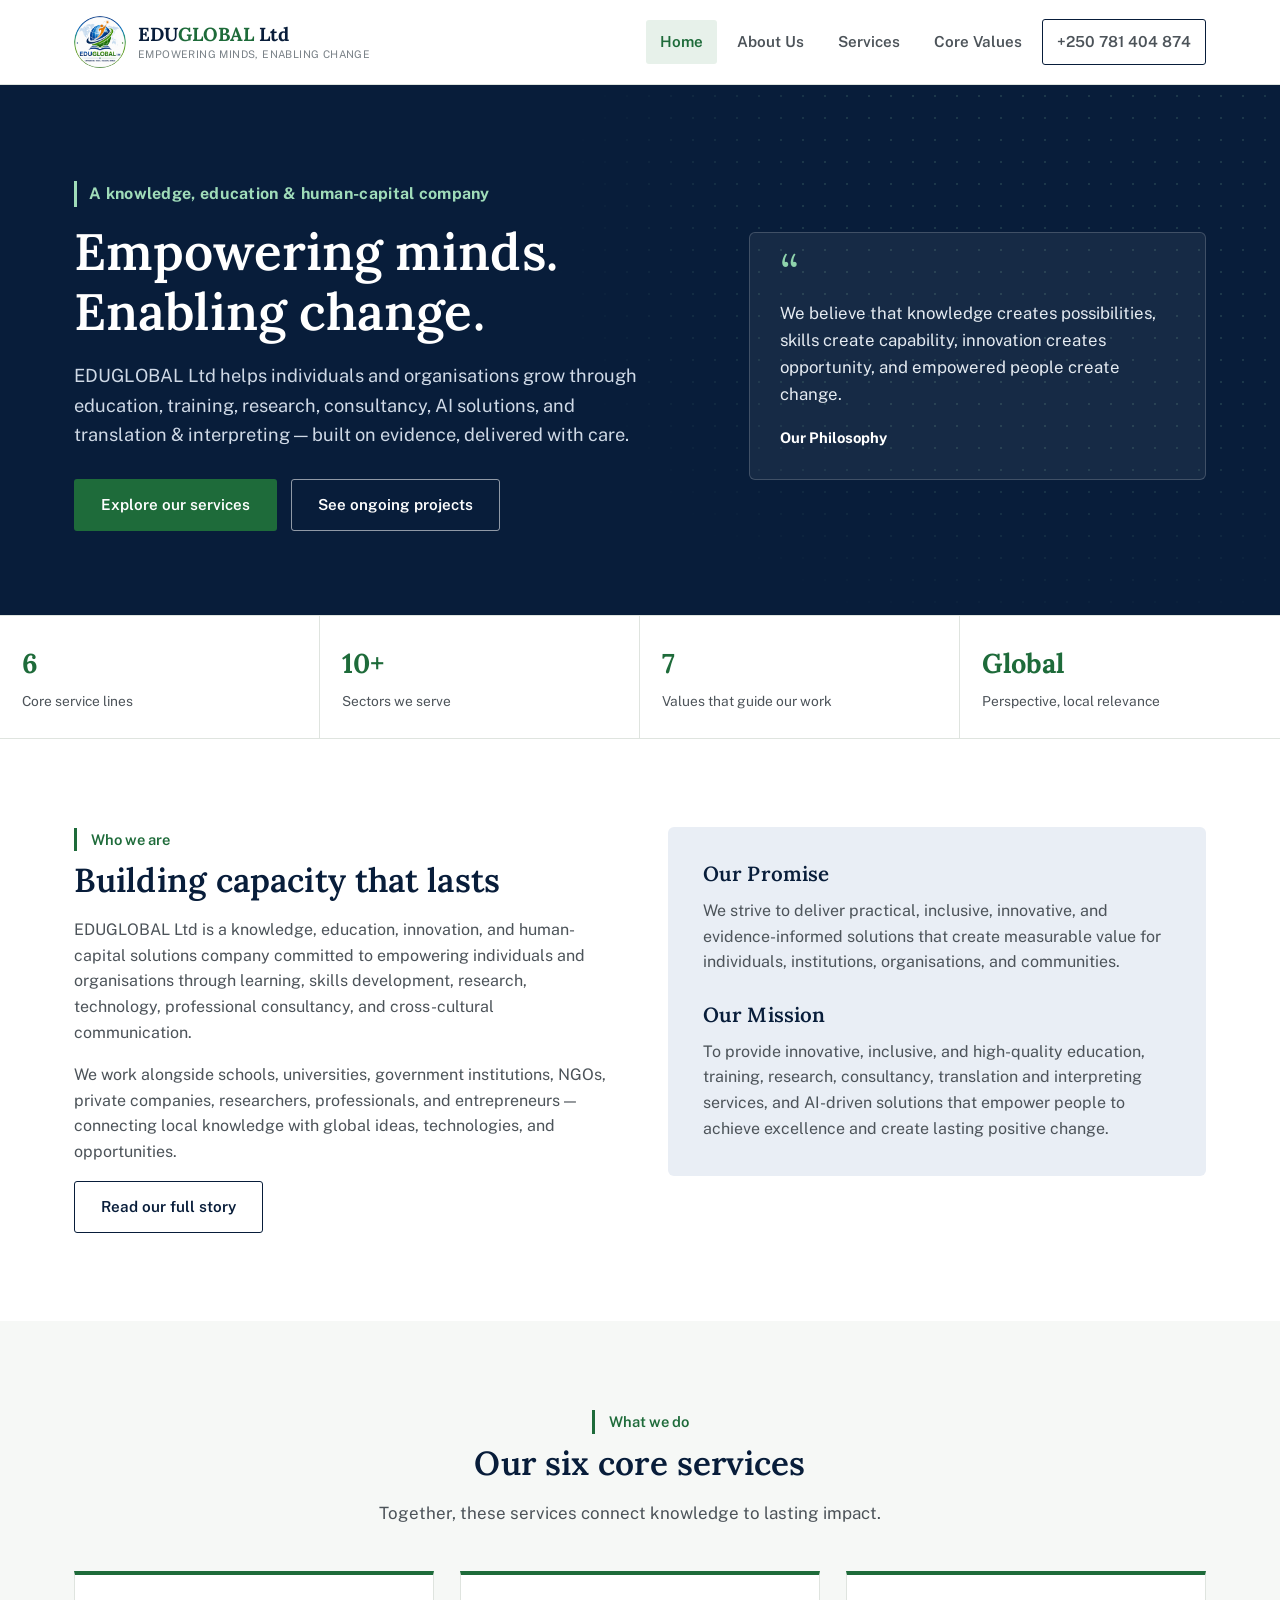
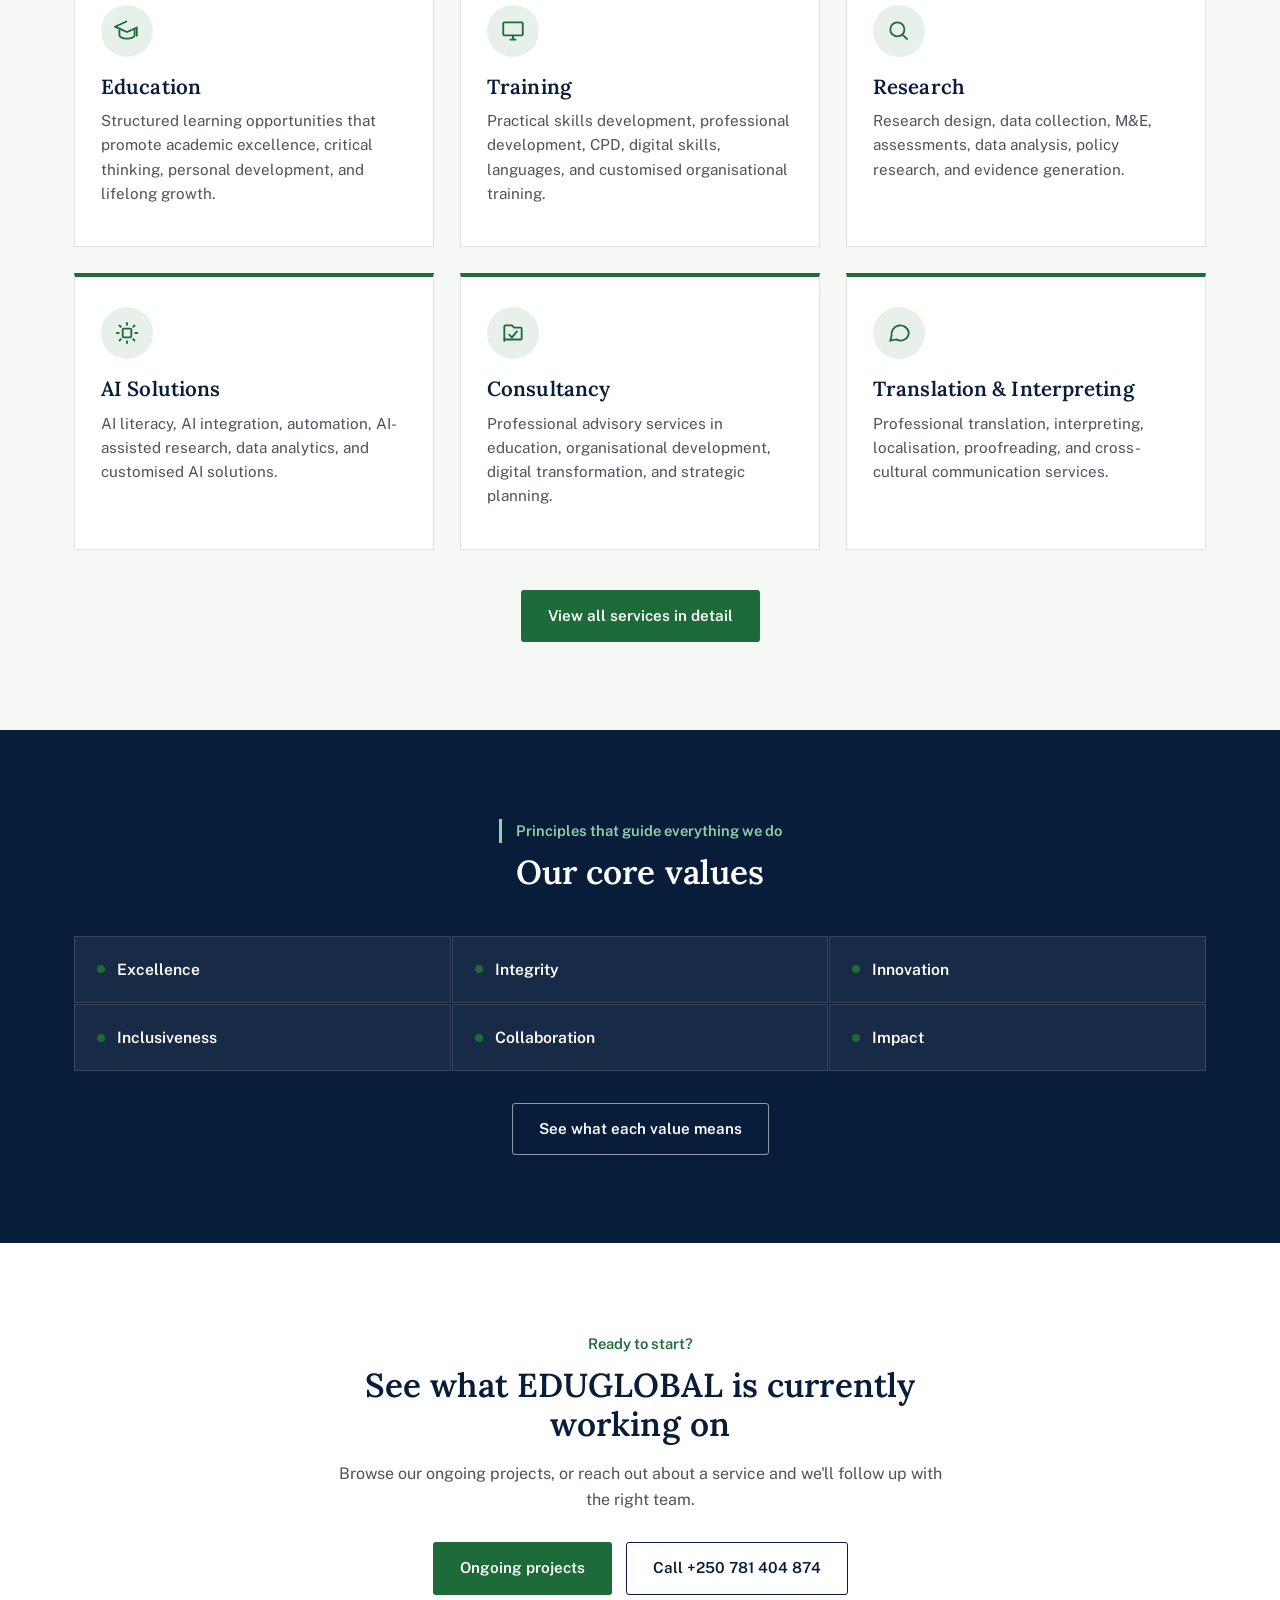
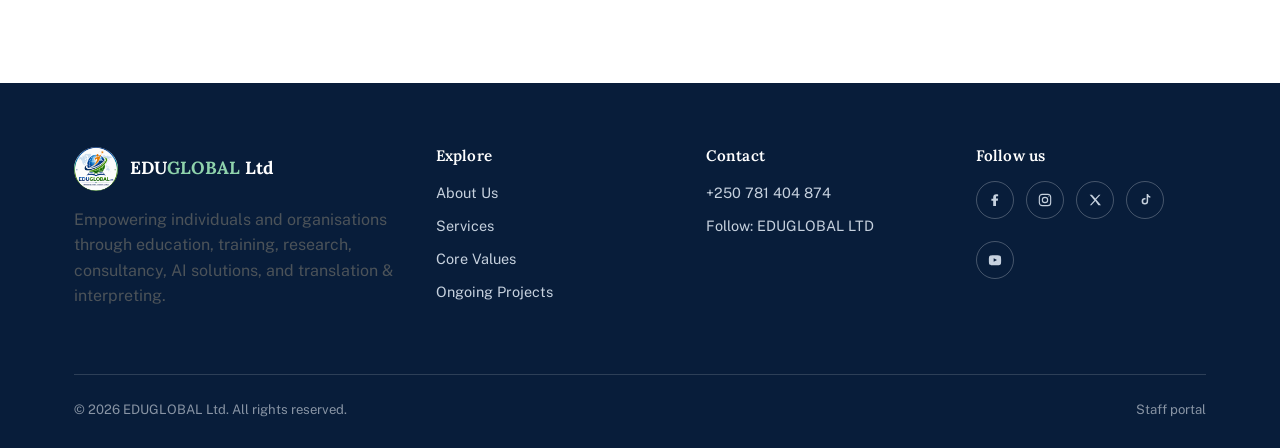
==== index.html @ 111abdd2 "Fist show" ====
<!DOCTYPE html>
<html lang="en">
<head>
<meta charset="UTF-8">
<meta name="viewport" content="width=device-width, initial-scale=1.0">
<title>EDUGLOBAL Ltd — Empowering Minds, Enabling Change</title>
<meta name="description" content="EDUGLOBAL Ltd is a knowledge, education, innovation, and human-capital solutions company delivering education, training, research, consultancy, AI solutions, and translation & interpreting services.">
<link rel="icon" href="assets/logo.jpg">
<link rel="preconnect" href="https://fonts.googleapis.com">
<link rel="preconnect" href="https://fonts.gstatic.com" crossorigin>
<link href="https://fonts.googleapis.com/css2?family=Lora:wght@500;600;700&family=Public+Sans:wght@400;500;600;700&display=swap" rel="stylesheet">
<link rel="stylesheet" href="assets/style.css">
</head>
<body>
<a class="skip-link" href="#main">Skip to content</a>

<header class="site-header">
  <div class="container header-row">
    <a class="brand" href="index.html">
      <img src="assets/logo.jpg" alt="EDUGLOBAL Ltd logo">
      <span class="brand-text">
        <span class="name">EDU<span>GLOBAL</span> Ltd</span>
        <span class="tag">EMPOWERING MINDS, ENABLING CHANGE</span>
      </span>
    </a>
    <nav class="main-nav" aria-label="Primary">
      <a href="index.html">Home</a>
      <a href="about.html">About Us</a>
      <a href="services.html">Services</a>
      <a href="values.html">Core Values</a>
      <!-- <a href="projects.html">Ongoing Projects</a> </nav> -->
    <div class="header-cta">
      <a class="btn btn-outline btn-sm" href="tel:+250781404874">+250 781 404 874</a>
    </div>
    <button class="nav-toggle" aria-label="Toggle menu" aria-expanded="false"><span></span></button>
  </div>
</header>

<main id="main">

  <section class="hero">
    <div class="hero-map" aria-hidden="true"></div>
    <div class="container hero-grid">
      <div>
        <div class="hero-eyebrow">A knowledge, education & human-capital company</div>
        <h1>Empowering minds.<br>Enabling change.</h1>
        <p class="lede">EDUGLOBAL Ltd helps individuals and organisations grow through education, training, research, consultancy, AI solutions, and translation &amp; interpreting — built on evidence, delivered with care.</p>
        <div class="hero-actions">
          <a class="btn btn-primary" href="services.html">Explore our services</a>
          <a class="btn btn-ghost-light" href="projects.html">See ongoing projects</a>
        </div>
      </div>
      <div class="hero-panel">
        <span class="quote-mark">&ldquo;</span>
        <p>We believe that knowledge creates possibilities, skills create capability, innovation creates opportunity, and empowered people create change.</p>
        <div class="who">Our Philosophy</div>
      </div>
    </div>
  </section>

  <div class="strip">
    <div class="strip-item"><div class="n">6</div><div class="l">Core service lines</div></div>
    <div class="strip-item"><div class="n">10+</div><div class="l">Sectors we serve</div></div>
    <div class="strip-item"><div class="n">7</div><div class="l">Values that guide our work</div></div>
    <div class="strip-item"><div class="n">Global</div><div class="l">Perspective, local relevance</div></div>
  </div>

  <section>
    <div class="container">
      <div class="two-col">
        <div>
          <div class="kicker">Who we are</div>
          <h2>Building capacity that lasts</h2>
          <p>EDUGLOBAL Ltd is a knowledge, education, innovation, and human-capital solutions company committed to empowering individuals and organisations through learning, skills development, research, technology, professional consultancy, and cross-cultural communication.</p>
          <p>We work alongside schools, universities, government institutions, NGOs, private companies, researchers, professionals, and entrepreneurs — connecting local knowledge with global ideas, technologies, and opportunities.</p>
          <a class="btn btn-outline" href="about.html">Read our full story</a>
        </div>
        <div class="card-plain navy">
          <h3>Our Promise</h3>
          <p>We strive to deliver practical, inclusive, innovative, and evidence-informed solutions that create measurable value for individuals, institutions, organisations, and communities.</p>
          <h3 style="margin-top:28px;">Our Mission</h3>
          <p style="margin-bottom:0;">To provide innovative, inclusive, and high-quality education, training, research, consultancy, translation and interpreting services, and AI-driven solutions that empower people to achieve excellence and create lasting positive change.</p>
        </div>
      </div>
    </div>
  </section>

  <section class="bg-paper">
    <div class="container">
      <div class="section-head center">
        <div class="kicker">What we do</div>
        <h2>Our six core services</h2>
        <p>Together, these services connect knowledge to lasting impact.</p>
      </div>
      <div class="services-grid">

        <div class="service-card">
          <div class="service-icon">
            <svg viewBox="0 0 24 24" fill="none" stroke="currentColor" stroke-width="1.7"><path d="M12 3 1 8l11 5 9-4.1V17"/><path d="M5 10.5V16c0 1.7 3.1 3 7 3s7-1.3 7-3v-5.5"/></svg>
          </div>
          <h3>Education</h3>
          <p>Structured learning opportunities that promote academic excellence, critical thinking, personal development, and lifelong growth.</p>
        </div>

        <div class="service-card">
          <div class="service-icon">
            <svg viewBox="0 0 24 24" fill="none" stroke="currentColor" stroke-width="1.7"><rect x="3" y="4" width="18" height="12" rx="1"/><path d="M9 20h6M12 16v4"/></svg>
          </div>
          <h3>Training</h3>
          <p>Practical skills development, professional development, CPD, digital skills, languages, and customised organisational training.</p>
        </div>

        <div class="service-card">
          <div class="service-icon">
            <svg viewBox="0 0 24 24" fill="none" stroke="currentColor" stroke-width="1.7"><circle cx="10.5" cy="10.5" r="6.5"/><path d="M20 20l-4.5-4.5"/></svg>
          </div>
          <h3>Research</h3>
          <p>Research design, data collection, M&amp;E, assessments, data analysis, policy research, and evidence generation.</p>
        </div>

        <div class="service-card">
          <div class="service-icon">
            <svg viewBox="0 0 24 24" fill="none" stroke="currentColor" stroke-width="1.7"><rect x="8" y="8" width="8" height="8" rx="1"/><path d="M12 2v3M12 19v3M2 12h3M19 12h3M4.6 4.6l2.1 2.1M17.3 17.3l2.1 2.1M4.6 19.4l2.1-2.1M17.3 6.7l2.1-2.1"/></svg>
          </div>
          <h3>AI Solutions</h3>
          <p>AI literacy, AI integration, automation, AI-assisted research, data analytics, and customised AI solutions.</p>
        </div>

        <div class="service-card">
          <div class="service-icon">
            <svg viewBox="0 0 24 24" fill="none" stroke="currentColor" stroke-width="1.7"><path d="M8 13l3 3 5-6"/><path d="M4 20V6a1 1 0 0 1 1-1h6l2 2h6a1 1 0 0 1 1 1v9a1 1 0 0 1-1 1H5a1 1 0 0 1-1-1z"/></svg>
          </div>
          <h3>Consultancy</h3>
          <p>Professional advisory services in education, organisational development, digital transformation, and strategic planning.</p>
        </div>

        <div class="service-card">
          <div class="service-icon">
            <svg viewBox="0 0 24 24" fill="none" stroke="currentColor" stroke-width="1.7"><path d="M21 11.5a7.5 7.5 0 0 1-11.4 6.4L4 19l1.2-4.5A7.5 7.5 0 1 1 21 11.5z"/></svg>
          </div>
          <h3>Translation &amp; Interpreting</h3>
          <p>Professional translation, interpreting, localisation, proofreading, and cross-cultural communication services.</p>
        </div>

      </div>
      <div class="center" style="margin-top:40px;">
        <a class="btn btn-primary" href="services.html">View all services in detail</a>
      </div>
    </div>
  </section>

  <section class="bg-navy">
    <div class="container">
      <div class="section-head center">
        <div class="kicker">Principles that guide everything we do</div>
        <h2>Our core values</h2>
      </div>
      <div class="serve-grid" style="background:transparent; border:none;">
        <div class="serve-item" style="background:rgba(255,255,255,0.06); color:#fff; border:1px solid rgba(255,255,255,0.14);"><span class="dot"></span>Excellence</div>
        <div class="serve-item" style="background:rgba(255,255,255,0.06); color:#fff; border:1px solid rgba(255,255,255,0.14);"><span class="dot"></span>Integrity</div>
        <div class="serve-item" style="background:rgba(255,255,255,0.06); color:#fff; border:1px solid rgba(255,255,255,0.14);"><span class="dot"></span>Innovation</div>
        <div class="serve-item" style="background:rgba(255,255,255,0.06); color:#fff; border:1px solid rgba(255,255,255,0.14);"><span class="dot"></span>Inclusiveness</div>
        <div class="serve-item" style="background:rgba(255,255,255,0.06); color:#fff; border:1px solid rgba(255,255,255,0.14);"><span class="dot"></span>Collaboration</div>
        <div class="serve-item" style="background:rgba(255,255,255,0.06); color:#fff; border:1px solid rgba(255,255,255,0.14);"><span class="dot"></span>Impact</div>
      </div>
      <div class="center" style="margin-top:32px;">
        <a class="btn btn-ghost-light" href="values.html">See what each value means</a>
      </div>
    </div>
  </section>

  <section>
    <div class="container center" style="max-width:720px;">
      <div class="kicker" style="border:none; padding:0;">Ready to start?</div>
      <h2>See what EDUGLOBAL is currently working on</h2>
      <p style="margin:0 auto 26px;">Browse our ongoing projects, or reach out about a service and we'll follow up with the right team.</p>
      <div class="hero-actions" style="justify-content:center;">
        <a class="btn btn-primary" href="projects.html">Ongoing projects</a>
        <a class="btn btn-outline" href="tel:+250781404874">Call +250 781 404 874</a>
      </div>
    </div>
  </section>

</main>

<footer class="site-footer" id="contact">
  <div class="container">
    <div class="footer-grid">
      <div>
        <div class="footer-brand">
          <img src="assets/logo.jpg" alt="EDUGLOBAL Ltd logo">
          <span class="name">EDU<span>GLOBAL</span> Ltd</span>
        </div>
        <p>Empowering individuals and organisations through education, training, research, consultancy, AI solutions, and translation &amp; interpreting.</p>
      </div>
      <div class="footer-col">
        <h4>Explore</h4>
        <a href="about.html">About Us</a>
        <a href="services.html">Services</a>
        <a href="values.html">Core Values</a>
        <a href="projects.html">Ongoing Projects</a>
      </div>
      <div class="footer-col">
        <h4>Contact</h4>
        <a href="tel:+250781404874">+250 781 404 874</a>
        <p>Follow: EDUGLOBAL LTD</p>
      </div>
      <div class="footer-col">
        <h4>Follow us</h4>
        <div class="footer-social">
          <a href="#" aria-label="Facebook"><svg viewBox="0 0 24 24" fill="currentColor"><path d="M13.5 21v-8h2.7l.4-3.1h-3.1V8c0-.9.2-1.5 1.6-1.5h1.6V3.7C15.9 3.6 14.9 3.5 13.7 3.5c-2.6 0-4.4 1.6-4.4 4.5v2H6.6V13h2.7v8h4.2z"/></svg></a>
          <a href="#" aria-label="Instagram"><svg viewBox="0 0 24 24" fill="none" stroke="currentColor" stroke-width="1.7"><rect x="3.5" y="3.5" width="17" height="17" rx="4.5"/><circle cx="12" cy="12" r="4"/><circle cx="17.2" cy="6.8" r="0.6" fill="currentColor" stroke="none"/></svg></a>
          <a href="#" aria-label="X"><svg viewBox="0 0 24 24" fill="currentColor"><path d="M4 4l7 8.4L4.3 20h2.3l5.9-6.4 4.6 6.4H21l-7.3-8.9L20.2 4h-2.3l-5.4 5.9L7.4 4H4z"/></svg></a>
          <a href="#" aria-label="TikTok"><svg viewBox="0 0 24 24" fill="currentColor"><path d="M14.5 3h2.2c.2 1.7 1.3 3 3.3 3.2v2.3c-1.2 0-2.4-.4-3.3-1v6.4a4.9 4.9 0 1 1-4.9-4.9c.3 0 .6 0 .9.1v2.3a2.6 2.6 0 1 0 1.8 2.5V3z"/></svg></a>
          <a href="#" aria-label="YouTube"><svg viewBox="0 0 24 24" fill="currentColor"><path d="M21 8.2s-.2-1.5-.8-2.1c-.8-.8-1.7-.8-2.1-.9C15.3 5 12 5 12 5s-3.3 0-6.1.2c-.4 0-1.3.1-2.1.9C3.2 6.7 3 8.2 3 8.2S2.8 10 2.8 11.8v1.4C2.8 15 3 16.8 3 16.8s.2 1.5.8 2.1c.8.8 1.9.8 2.3.9C7.7 20 12 20 12 20s3.3 0 6.1-.2c.4 0 1.3-.1 2.1-.9.6-.6.8-2.1.8-2.1s.2-1.8.2-3.6v-1.4c0-1.8-.2-3.6-.2-3.6zM10 14.6V9.4l5 2.6-5 2.6z"/></svg></a>
        </div>
      </div>
    </div>
    <div class="footer-bottom">
      <span>&copy; <span id="year"></span> EDUGLOBAL Ltd. All rights reserved.</span>
      <a class="footer-admin-link" href="admin.html">Staff portal</a>
    </div>
  </div>
</footer>

<script src="assets/main.js"></script>
</body>
</html>
---- assets/style.css ----
/* ==========================================================================
   EDUGLOBAL LTD — stylesheet
   Palette derived from brand mark: white / forest green / deep navy / ink
   Type: Lora (headings) + Public Sans (body, UI)
   ========================================================================== */

:root{
  --white:      #ffffff;
  --paper:      #f6f8f6;
  --paper-2:    #eef2ee;

  --green:      #1e6b3a;
  --green-deep: #12492a;
  --green-mist: #e7f1ea;

  --navy:       #0b2a52;
  --navy-deep:  #081d3a;
  --navy-mist:  #e9eef5;

  --ink:        #15181b;
  --ink-soft:   #4c5359;
  --ink-faint:  #7a8288;

  --line:       #dfe4df;
  --line-soft:  #eceeec;

  --radius-sm: 3px;
  --radius-md: 6px;

  --shadow-green: 0 14px 30px -18px rgba(18,73,42,0.45);
  --shadow-navy:  0 14px 30px -18px rgba(8,29,58,0.45);

  --maxw: 1180px;

  --font-head: "Lora", "Georgia", serif;
  --font-body: "Public Sans", "Segoe UI", Arial, sans-serif;
}

*, *::before, *::after{ box-sizing: border-box; }
html{ scroll-behavior: smooth; }
html, body{ margin:0; padding:0; }

body{
  font-family: var(--font-body);
  color: var(--ink);
  background: var(--white);
  line-height: 1.6;
  font-size: 16px;
  -webkit-font-smoothing: antialiased;
}

img{ max-width:100%; display:block; }

a{ color: inherit; text-decoration: none; }

h1, h2, h3, h4{
  font-family: var(--font-head);
  color: var(--navy-deep);
  line-height: 1.18;
  margin: 0 0 0.5em;
  font-weight: 600;
  letter-spacing: 0.1px;
}

h1{ font-size: clamp(2.1rem, 4vw, 3.35rem); }
h2{ font-size: clamp(1.6rem, 2.6vw, 2.3rem); }
h3{ font-size: 1.28rem; }
h4{ font-size: 1.05rem; }

p{ margin: 0 0 1.05em; color: var(--ink-soft); max-width: 62ch; }

.container{
  max-width: var(--maxw);
  margin: 0 auto;
  padding: 0 24px;
}

section{ padding: 88px 0; }
section.tight{ padding: 56px 0; }

.section-head{ max-width: 640px; margin-bottom: 44px; }
.section-head p{ font-size: 1.06rem; }
.section-head.center{ margin-left:auto; margin-right:auto; text-align:center; }

.kicker{
  display:inline-block;
  color: var(--green);
  font-weight: 600;
  font-size: 0.92rem;
  margin-bottom: 10px;
  position: relative;
  padding-left: 14px;
  border-left: 3px solid var(--green);
}

.bg-paper{ background: var(--paper); }
.bg-navy{ background: var(--navy-deep); color: #f2f5f9; }
.bg-navy h2, .bg-navy h3, .bg-navy h4{ color: #ffffff; }
.bg-navy p{ color: #c6d1de; }
.bg-navy .kicker{ color: #8fd3ac; border-left-color: #8fd3ac; }

/* ---------------------------------------------------------------------- */
/* Buttons                                                                 */
/* ---------------------------------------------------------------------- */
.btn{
  display:inline-flex;
  align-items:center;
  gap:8px;
  font-family: var(--font-body);
  font-weight: 600;
  font-size: 0.95rem;
  padding: 13px 26px;
  border-radius: var(--radius-sm);
  border: 1.5px solid transparent;
  cursor:pointer;
  transition: background-color .15s ease, color .15s ease, border-color .15s ease, transform .12s ease;
}
.btn:active{ transform: translateY(1px); }

.btn-primary{ background: var(--green); color:#fff; }
.btn-primary:hover{ background: var(--green-deep); }

.btn-outline{ background: transparent; color: var(--navy-deep); border-color: var(--navy-deep); }
.btn-outline:hover{ background: var(--navy-deep); color:#fff; }

.btn-ghost-light{ background: transparent; color:#fff; border-color: rgba(255,255,255,0.55); }
.btn-ghost-light:hover{ background:#fff; color: var(--navy-deep); }

.btn-sm{ padding: 9px 16px; font-size: 0.85rem; }

.btn-interested{
  background: var(--navy-deep);
  color:#fff;
  padding: 10px 18px;
  font-size: 0.85rem;
}
.btn-interested:hover{ background: var(--green); }

/* ---------------------------------------------------------------------- */
/* Header / Nav                                                            */
/* ---------------------------------------------------------------------- */
.site-header{
  position: sticky; top:0; z-index: 50;
  background: rgba(255,255,255,0.92);
  backdrop-filter: blur(8px);
  border-bottom: 1px solid var(--line);
}
.header-row{
  display:flex; align-items:center; justify-content:space-between;
  height: 84px;
}
.brand{ display:flex; align-items:center; gap:12px; }
.brand img{ height:52px; width:52px; border-radius: 50%; object-fit:cover; }
.brand-text{ display:flex; flex-direction:column; line-height:1.15; }
.brand-text .name{ font-family: var(--font-head); font-weight:700; font-size:1.18rem; color: var(--navy-deep); }
.brand-text .name span{ color: var(--green); }
.brand-text .tag{ font-size:0.66rem; letter-spacing:0.4px; color: var(--ink-faint); margin-top:2px; }

.main-nav{ display:flex; align-items:center; gap: 6px; }
.main-nav a{
  padding: 10px 14px;
  font-size: 0.95rem;
  font-weight: 600;
  color: var(--ink-soft);
  border-radius: var(--radius-sm);
  transition: color .15s ease, background-color .15s ease;
}
.main-nav a:hover{ color: var(--navy-deep); }
.main-nav a.active{ color: var(--green); background: var(--green-mist); }

.header-cta{ display:flex; align-items:center; gap:10px; }

.nav-toggle{
  display:none;
  background:none; border:none; cursor:pointer;
  width:40px; height:40px; position:relative;
}
.nav-toggle span, .nav-toggle span::before, .nav-toggle span::after{
  content:""; position:absolute; left:8px; right:8px; height:2px; background: var(--navy-deep);
  transition: transform .2s ease, opacity .2s ease;
}
.nav-toggle span{ top:19px; }
.nav-toggle span::before{ top:-7px; }
.nav-toggle span::after{ top:7px; }
.nav-toggle.open span{ background: transparent; }
.nav-toggle.open span::before{ transform: translateY(7px) rotate(45deg); }
.nav-toggle.open span::after{ transform: translateY(-7px) rotate(-45deg); }

/* ---------------------------------------------------------------------- */
/* Hero                                                                    */
/* ---------------------------------------------------------------------- */
.hero{
  position:relative;
  overflow:hidden;
  background: var(--navy-deep);
  color:#fff;
  padding: 96px 0 84px;
}
.hero-map{
  position:absolute; inset:0;
  opacity:0.16;
  background-image: radial-gradient(rgba(143,211,169,0.9) 1.4px, transparent 1.4px);
  background-size: 22px 22px;
  -webkit-mask-image: radial-gradient(ellipse 640px 520px at 82% 30%, #000 40%, transparent 78%);
  mask-image: radial-gradient(ellipse 640px 520px at 82% 30%, #000 40%, transparent 78%);
  pointer-events:none;
}
.hero-grid{
  position:relative; z-index:1;
  display:grid;
  grid-template-columns: 1.15fr 0.85fr;
  gap: 56px;
  align-items:center;
}
.hero-eyebrow{
  color:#9fdcb9; font-weight:700; letter-spacing:0.3px; margin-bottom:14px;
  border-left: 3px solid #9fdcb9; padding-left:12px;
}
.hero h1{ color:#fff; margin-bottom:20px; }
.hero p.lede{ color:#cfd9e6; font-size:1.14rem; max-width:52ch; }
.hero-actions{ display:flex; gap:14px; margin-top:30px; flex-wrap:wrap; }

.hero-panel{
  background: rgba(255,255,255,0.06);
  border: 1px solid rgba(255,255,255,0.18);
  border-radius: var(--radius-md);
  padding: 30px;
}
.hero-panel .quote-mark{ font-family: var(--font-head); font-size:3rem; color:#8fd3ac; line-height:0.4; margin-bottom: 18px; display:block; }
.hero-panel p{ color:#e4eaf1; font-size:1.05rem; margin-bottom:0; }
.hero-panel .who{ margin-top:18px; font-weight:700; color:#fff; font-size:0.92rem; }

/* ---------------------------------------------------------------------- */
/* Stat / figure strip                                                     */
/* ---------------------------------------------------------------------- */
.strip{
  display:grid; grid-template-columns: repeat(4,1fr);
  border-top:1px solid var(--line); border-bottom:1px solid var(--line);
}
.strip-item{ padding: 26px 22px; border-right:1px solid var(--line); }
.strip-item:last-child{ border-right:none; }
.strip-item .n{ font-family: var(--font-head); font-size:1.7rem; color: var(--green); font-weight:700; }
.strip-item .l{ font-size:0.86rem; color: var(--ink-soft); margin-top:4px; }

/* ---------------------------------------------------------------------- */
/* Two column blocks                                                       */
/* ---------------------------------------------------------------------- */
.two-col{ display:grid; grid-template-columns: 1fr 1fr; gap:56px; align-items:start; }
.card-plain{
  background: var(--white);
  border: 1px solid var(--line);
  border-radius: var(--radius-md);
  padding: 34px;
}
.card-plain.navy{ background: var(--navy-mist); border-color: transparent; }
.card-plain.green{ background: var(--green-mist); border-color: transparent; }
.card-plain h3{ margin-bottom:12px; }

/* ---------------------------------------------------------------------- */
/* Approach chain (sequence — numbering justified: it is a process flow)   */
/* ---------------------------------------------------------------------- */
.chain{ display:flex; gap:0; align-items:stretch; flex-wrap:wrap; }
.chain-step{
  flex:1 1 150px;
  position:relative;
  padding: 26px 20px 24px;
  border-top: 3px solid var(--green);
  background: var(--paper);
}
.chain-step + .chain-step{ border-left: 1px solid var(--line); }
.chain-step .num{ font-family: var(--font-head); color: var(--green); font-weight:700; font-size:1.1rem; }
.chain-step h4{ margin: 10px 0 6px; font-size:1.02rem; }
.chain-step p{ font-size:0.9rem; margin:0; }
.chain-formula{
  margin-top: 30px; text-align:center; font-family: var(--font-head);
  font-size: 1.05rem; color: var(--navy-deep); font-style:italic;
}

/* ---------------------------------------------------------------------- */
/* Who we serve                                                            */
/* ---------------------------------------------------------------------- */
.serve-grid{ display:grid; grid-template-columns: repeat(3, 1fr); gap: 1px; background: var(--line); border:1px solid var(--line); }
.serve-item{ background:#fff; padding: 20px 22px; font-weight:600; color: var(--navy-deep); display:flex; align-items:center; gap:12px; font-size:0.98rem; }
.serve-item .dot{ width:8px; height:8px; border-radius:50%; background: var(--green); flex:none; }

/* ---------------------------------------------------------------------- */
/* Services grid (index preview + full services page)                     */
/* ---------------------------------------------------------------------- */
.services-grid{ display:grid; grid-template-columns: repeat(3, 1fr); gap: 26px; }
.service-card{
  background:#fff;
  border: 1px solid var(--line);
  border-top: 4px solid var(--green);
  padding: 30px 26px 24px;
  display:flex; flex-direction:column;
  min-height: 100%;
  transition: box-shadow .18s ease, border-color .18s ease;
}
.service-card:hover{ box-shadow: var(--shadow-green); }
.service-icon{
  width:52px; height:52px; border-radius:50%;
  background: var(--green-mist);
  display:flex; align-items:center; justify-content:center;
  margin-bottom:18px;
  color: var(--green);
}
.service-icon svg{ width:26px; height:26px; }
.service-card h3{ margin-bottom:10px; }
.service-card p{ font-size:0.95rem; flex:1; }
.service-foot{ display:flex; justify-content:flex-end; margin-top:22px; }

/* ---------------------------------------------------------------------- */
/* Values                                                                  */
/* ---------------------------------------------------------------------- */
.values-list{ display:grid; grid-template-columns: repeat(2, 1fr); gap: 1px; background: var(--line); border:1px solid var(--line); }
.value-item{ background:#fff; padding: 28px 30px; display:flex; gap:20px; }
.value-badge{
  flex:none; width:46px; height:46px; border-radius:50%;
  border:2px solid var(--green);
  color: var(--green);
  display:flex; align-items:center; justify-content:center;
  font-family: var(--font-head); font-weight:700; font-size:1.1rem;
}
.value-item h4{ margin-bottom:6px; }
.value-item p{ font-size:0.93rem; margin:0; }

/* ---------------------------------------------------------------------- */
/* Projects                                                                */
/* ---------------------------------------------------------------------- */
.projects-toolbar{ display:flex; justify-content:space-between; align-items:flex-end; margin-bottom:34px; flex-wrap:wrap; gap:16px; }
.projects-grid{ display:grid; grid-template-columns: repeat(3, 1fr); gap: 24px; }
.project-card{
  background:#fff; border:1px solid var(--line); border-radius: var(--radius-md);
  padding:26px; display:flex; flex-direction:column;
}
.project-card .tag{
  align-self:flex-start; font-size:0.74rem; font-weight:700; letter-spacing:0.2px;
  color: var(--navy-deep); background: var(--navy-mist); padding:4px 10px; border-radius: 20px; margin-bottom:14px;
}
.project-card h3{ font-size:1.14rem; margin-bottom:8px; }
.project-card .headline{ color: var(--green); font-weight:600; font-size:0.92rem; margin-bottom:10px; }
.project-card p.desc{ font-size:0.93rem; flex:1; }
.project-card .meta{ font-size:0.78rem; color: var(--ink-faint); margin-top:12px; border-top:1px solid var(--line-soft); padding-top:12px; }

.empty-state{
  text-align:center; padding: 70px 24px; border:1.5px dashed var(--line); border-radius: var(--radius-md);
  background: var(--paper);
}
.empty-state h3{ margin-bottom:8px; }

/* ---------------------------------------------------------------------- */
/* Admin                                                                   */
/* ---------------------------------------------------------------------- */
.admin-shell{ max-width: 620px; margin: 0 auto; }
.admin-lock{ text-align:center; padding: 60px 30px; }
.admin-lock .lockicon{ width:54px; height:54px; margin:0 auto 20px; color: var(--navy-deep); }
.field{ margin-bottom:20px; text-align:left; }
.field label{ display:block; font-weight:600; font-size:0.9rem; margin-bottom:7px; color: var(--navy-deep); }
.field input, .field textarea{
  width:100%; padding: 12px 14px; border:1.5px solid var(--line); border-radius: var(--radius-sm);
  font-family: var(--font-body); font-size:0.98rem; color: var(--ink);
  background:#fff;
}
.field input:focus, .field textarea:focus{ outline: none; border-color: var(--green); }
.field textarea{ resize: vertical; min-height:110px; }
.form-error{ color:#a3272c; font-size:0.88rem; margin-top:-8px; margin-bottom:16px; display:none; }
.form-error.show{ display:block; }
.form-success{ background: var(--green-mist); border:1px solid var(--green); color: var(--green-deep); padding:14px 16px; border-radius: var(--radius-sm); font-size:0.9rem; margin-bottom:20px; display:none; }
.form-success.show{ display:block; }

.admin-list-item{
  display:flex; justify-content:space-between; align-items:flex-start; gap:16px;
  padding: 16px 0; border-bottom:1px solid var(--line-soft);
}
.admin-list-item:last-child{ border-bottom:none; }
.admin-list-item h4{ margin-bottom:4px; }
.admin-list-item p{ font-size:0.86rem; margin:0; }
.link-danger{ color:#a3272c; font-size:0.85rem; font-weight:600; cursor:pointer; background:none; border:none; padding:6px; flex:none; }
.link-danger:hover{ text-decoration:underline; }
.note-box{
  border-left:3px solid var(--navy-deep); background: var(--navy-mist); padding:16px 18px; font-size:0.86rem; color: var(--navy-deep); margin-top: 26px; border-radius: 0 var(--radius-sm) var(--radius-sm) 0;
}

/* ---------------------------------------------------------------------- */
/* Footer                                                                  */
/* ---------------------------------------------------------------------- */
.site-footer{ background: var(--navy-deep); color:#c6d1de; padding: 64px 0 28px; }
.footer-grid{ display:grid; grid-template-columns: 1.4fr 1fr 1fr 1fr; gap:40px; margin-bottom:48px; }
.footer-brand{ display:flex; align-items:center; gap:12px; margin-bottom:16px; }
.footer-brand img{ height:44px; width:44px; border-radius:50%; }
.footer-brand .name{ font-family: var(--font-head); font-size:1.1rem; color:#fff; font-weight:700; }
.footer-brand .name span{ color:#8fd3ac; }
.footer-col h4{ color:#fff; font-size:0.95rem; margin-bottom:16px; }
.footer-col a, .footer-col p{ display:block; color:#c6d1de; font-size:0.9rem; margin-bottom:10px; }
.footer-col a:hover{ color:#8fd3ac; }
.footer-social{ display:flex; gap:12px; flex-wrap:wrap; margin-top:6px; }
.footer-social a{
  width:38px; height:38px; border:1px solid rgba(255,255,255,0.25); border-radius:50%;
  display:flex; align-items:center; justify-content:center;
}
.footer-social a svg{ width:16px; height:16px; }
.footer-social a:hover{ background:#8fd3ac; border-color:#8fd3ac; color: var(--navy-deep); }
.footer-bottom{ border-top:1px solid rgba(255,255,255,0.15); padding-top:24px; display:flex; justify-content:space-between; flex-wrap:wrap; gap:10px; font-size:0.82rem; color:#8894a4; }
.footer-admin-link{ color:#8894a4; }
.footer-admin-link:hover{ color:#8fd3ac; }

/* ---------------------------------------------------------------------- */
/* Utility                                                                 */
/* ---------------------------------------------------------------------- */
.center{ text-align:center; }
.mt-0{ margin-top:0; }
.skip-link{
  position:absolute; left:-9999px; top:auto;
  background:#fff; color:var(--navy-deep); padding:10px 16px; z-index:100;
}
.skip-link:focus{ left:16px; top:16px; }

@media (prefers-reduced-motion: reduce){
  *{ animation:none !important; transition:none !important; scroll-behavior:auto !important; }
}

/* ---------------------------------------------------------------------- */
/* Responsive                                                              */
/* ---------------------------------------------------------------------- */
@media (max-width: 980px){
  .hero-grid{ grid-template-columns:1fr; }
  .two-col{ grid-template-columns:1fr; gap:30px; }
  .services-grid{ grid-template-columns: repeat(2,1fr); }
  .values-list{ grid-template-columns:1fr; }
  .serve-grid{ grid-template-columns: repeat(2,1fr); }
  .projects-grid{ grid-template-columns: repeat(2,1fr); }
  .footer-grid{ grid-template-columns: 1fr 1fr; }
  .strip{ grid-template-columns: repeat(2,1fr); }
  .strip-item:nth-child(2){ border-right:none; }
}

@media (max-width: 760px){
  .main-nav{
    position:fixed; top:84px; left:0; right:0; bottom:0;
    background:#fff; flex-direction:column; align-items:stretch;
    padding: 20px 24px; gap:2px; overflow-y:auto;
    transform: translateX(100%); transition: transform .25s ease;
  }
  .main-nav.open{ transform: translateX(0); }
  .main-nav a{ padding:14px 6px; border-bottom:1px solid var(--line-soft); border-radius:0; }
  .nav-toggle{ display:block; }
  .header-cta{ display:none; }
  section{ padding:60px 0; }
  .services-grid{ grid-template-columns:1fr; }
  .serve-grid{ grid-template-columns:1fr; }
  .projects-grid{ grid-template-columns:1fr; }
  .footer-grid{ grid-template-columns:1fr; gap:32px; }
  .chain{ flex-direction:column; }
  .chain-step + .chain-step{ border-left:none; border-top:1px solid var(--line); }
  .strip{ grid-template-columns:1fr 1fr; }
  .footer-bottom{ flex-direction:column; }
  .projects-toolbar{ flex-direction:column; align-items:flex-start; }
}

@media (max-width: 500px){
  .strip{ grid-template-columns:1fr 1fr; }
  h1{ font-size: 2rem; }
}
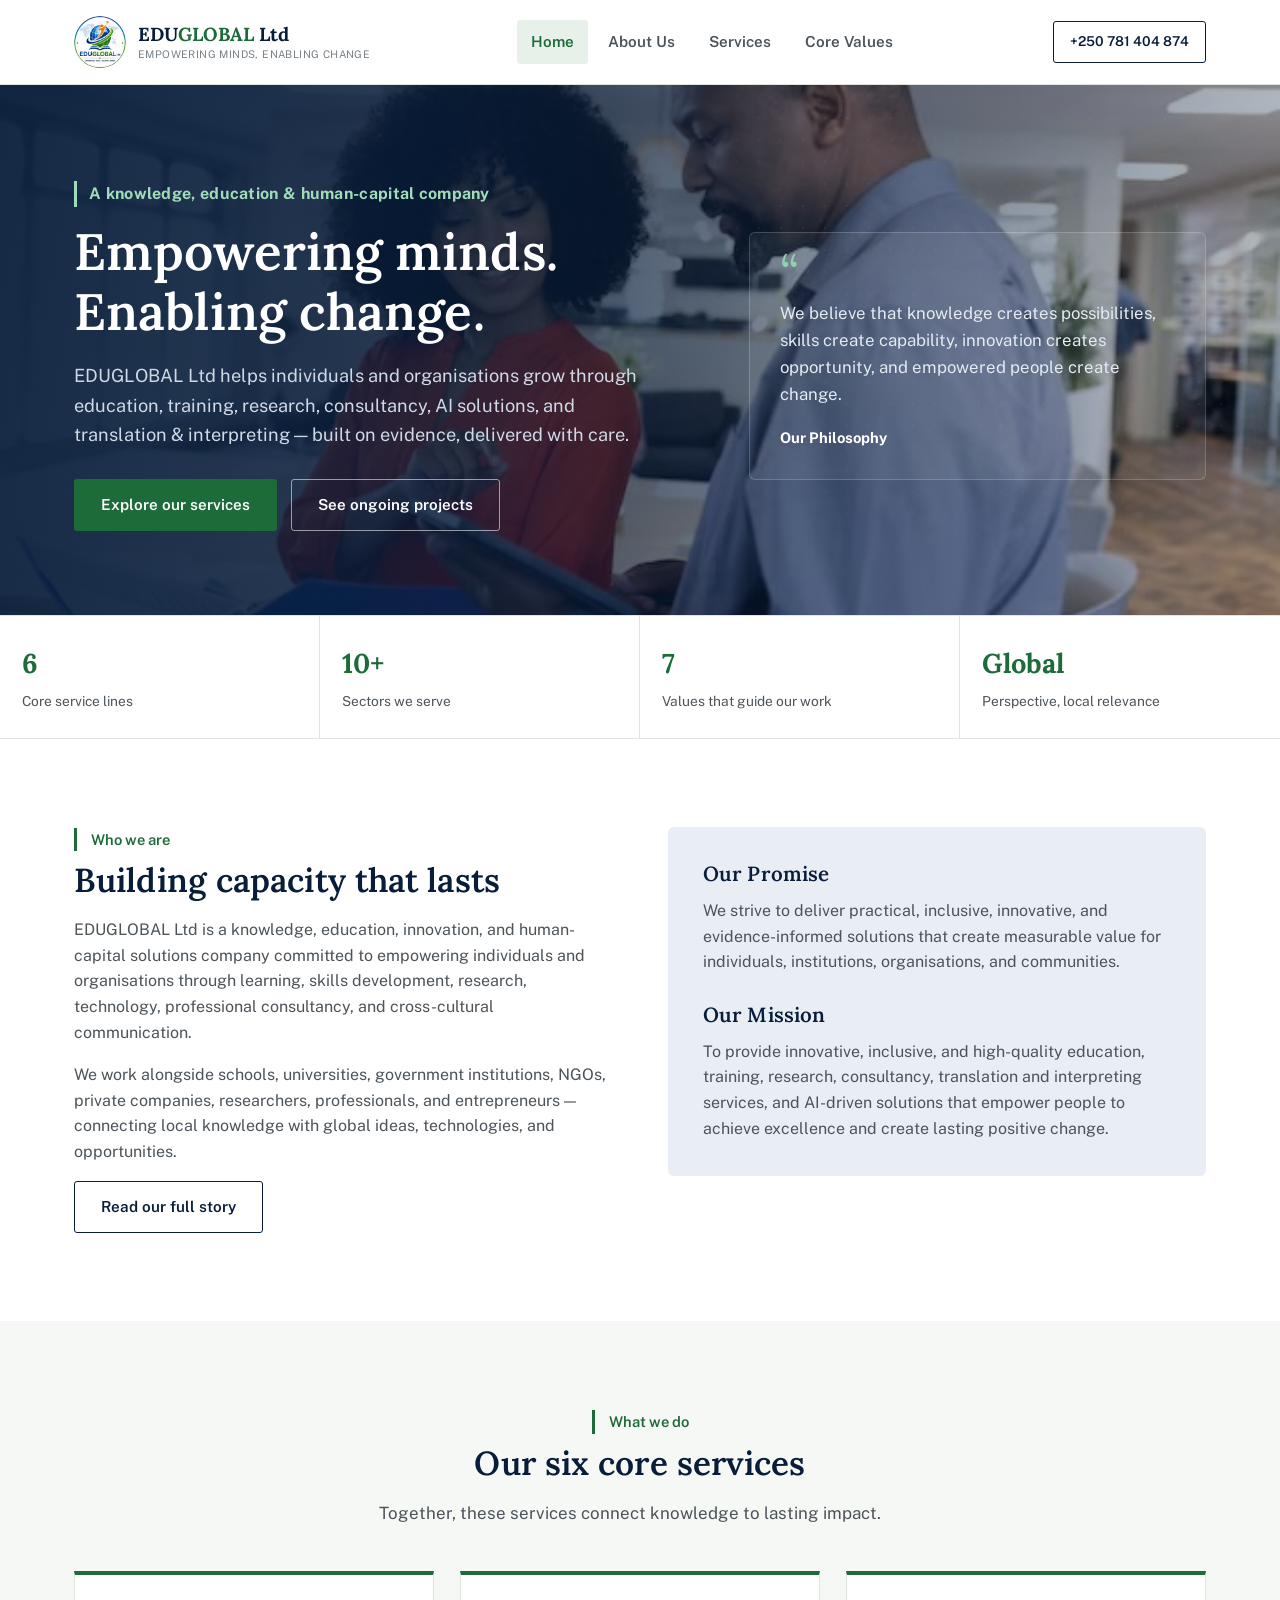
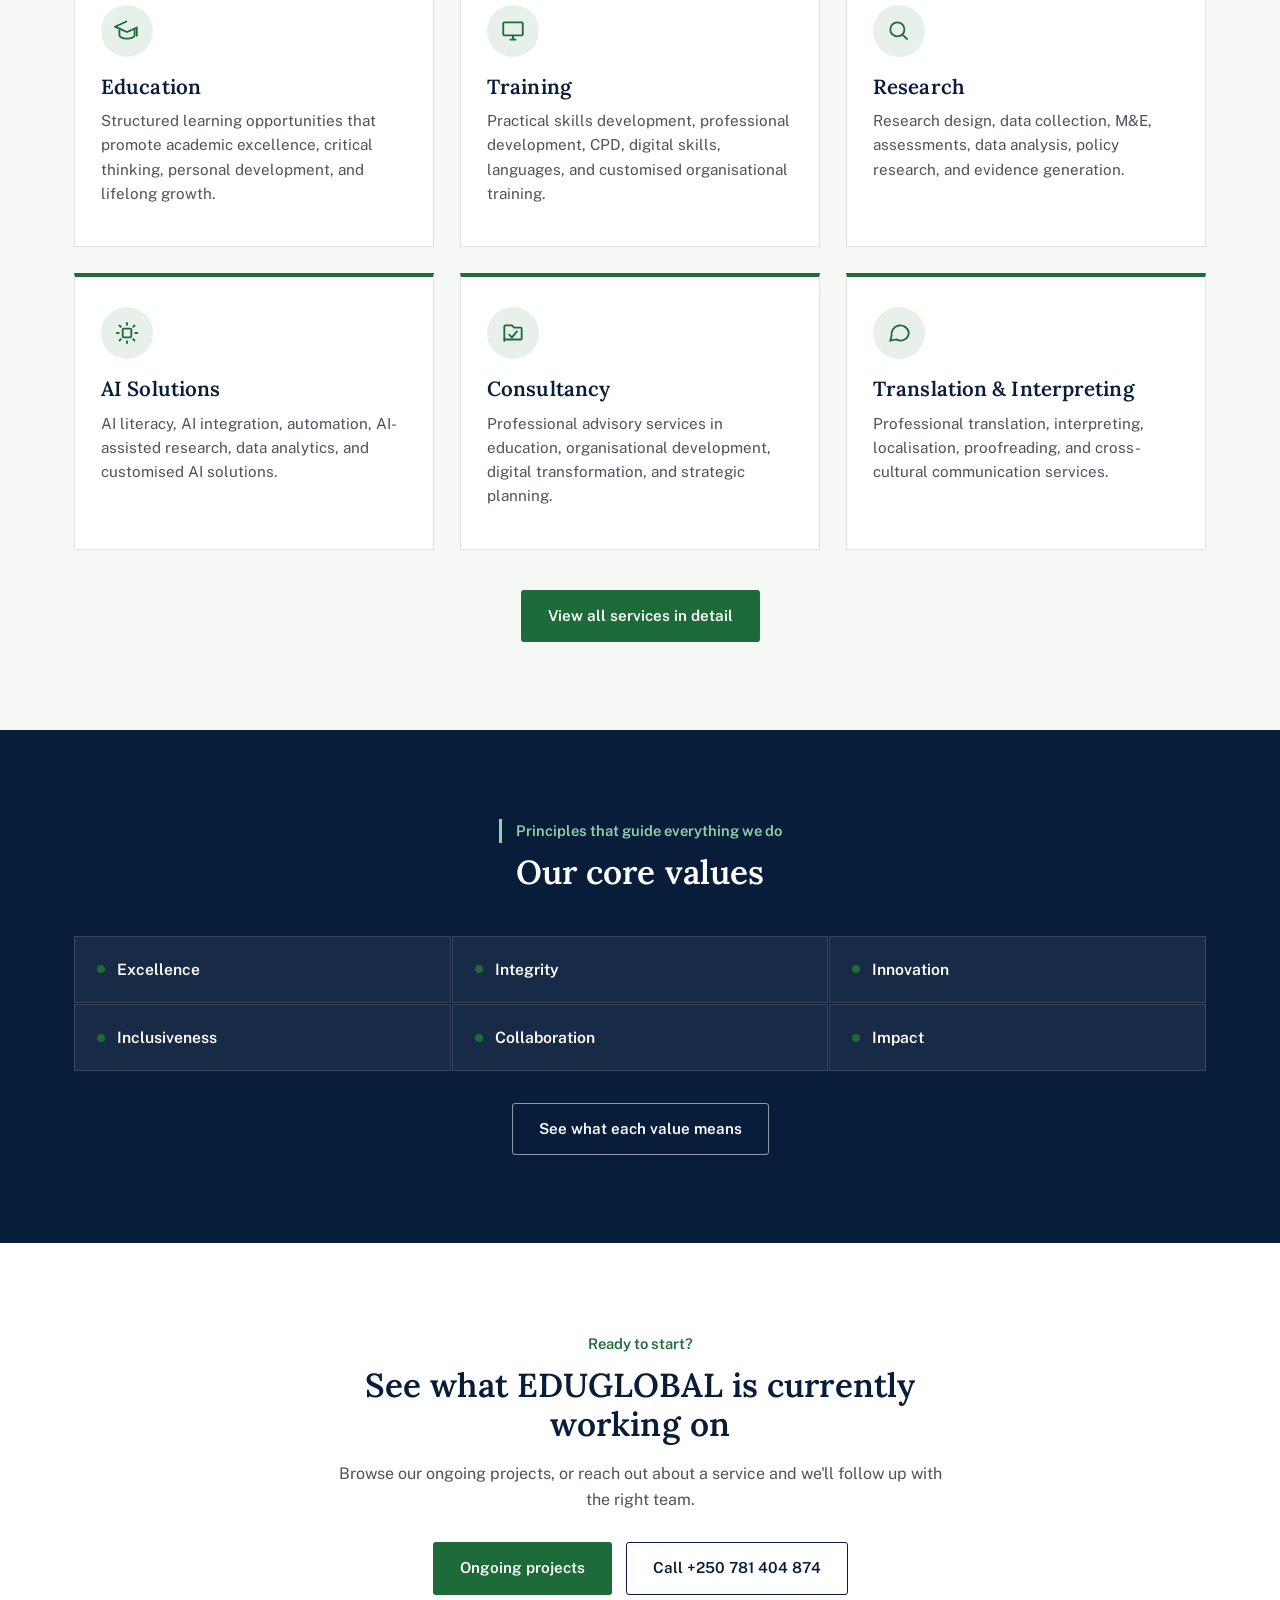
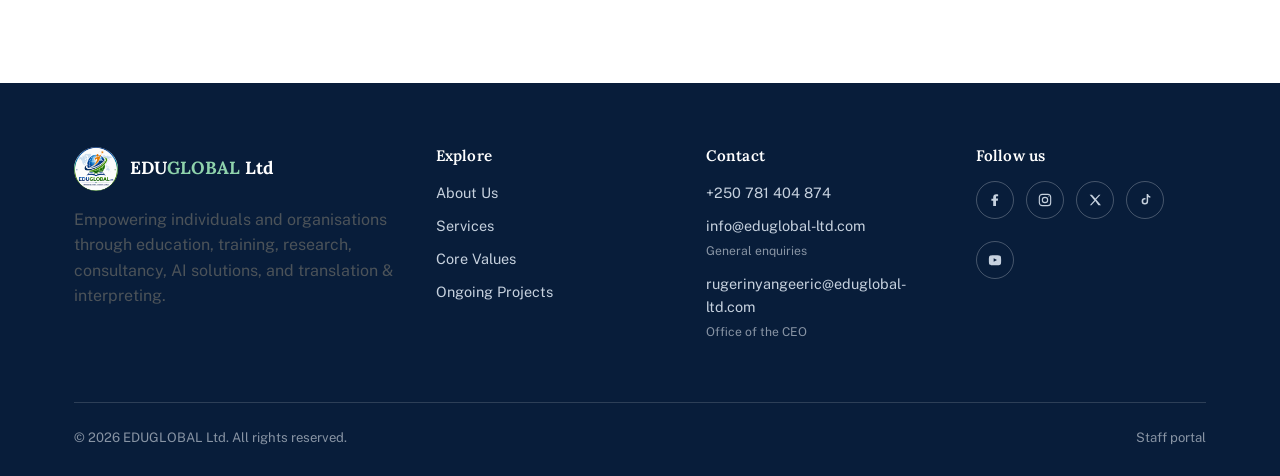
==== commit 0781059a: "adding wallpaper" ====
--- a/index.html
+++ b/index.html
@@ -10,6 +10,55 @@
 <link rel="preconnect" href="https://fonts.gstatic.com" crossorigin>
 <link href="https://fonts.googleapis.com/css2?family=Lora:wght@500;600;700&family=Public+Sans:wght@400;500;600;700&display=swap" rel="stylesheet">
 <link rel="stylesheet" href="assets/style.css">
+
+<!-- Load the hero photo early so it paints with the rest of the page -->
+<link rel="preload" as="image" href="assets/hero.jpeg" fetchpriority="high">
+
+<style>
+/* ----------------------------------------------------------------
+   HERO WALLPAPER
+   Put your photo here:   assets/hero.jpg
+   Different filename? Change it in ONE place: the <img src="..."> tag
+   inside <section class="hero"> below.
+------------------------------------------------------------------ */
+.hero{ position: relative; background-color: var(--navy-deep); overflow: hidden; }
+
+.hero-photo{
+  position: absolute; inset: 0;
+  width: 100%; height: 100%;
+  object-fit: cover;
+  object-position: center right;
+  border: 0;
+}
+
+.hero-tint{
+  position: absolute; inset: 0;
+  background: linear-gradient(100deg,
+    rgba(8,29,58,0.95) 0%,
+    rgba(8,29,58,0.86) 32%,
+    rgba(8,29,58,0.55) 62%,
+    rgba(8,29,58,0.28) 100%);
+}
+
+.hero .hero-map{ opacity: 0.07; }
+
+/* Phones/tablets: layout stacks, so darken more and pull the subject in */
+@media (max-width: 980px){
+  .hero-photo{ object-position: 72% center; }
+  .hero-tint{
+    background: linear-gradient(180deg,
+      rgba(8,29,58,0.93) 0%,
+      rgba(8,29,58,0.88) 55%,
+      rgba(8,29,58,0.82) 100%);
+  }
+}
+
+/* Long email addresses shouldn't overflow the footer column */
+.footer-col a[href^="mailto:"]{ word-break: break-word; }
+.footer-col .role{
+  display:block; font-size:0.76rem; color:#8894a4; margin:-6px 0 12px;
+}
+</style>
 </head>
 <body>
 <a class="skip-link" href="#main">Skip to content</a>
@@ -28,7 +77,8 @@
       <a href="about.html">About Us</a>
       <a href="services.html">Services</a>
       <a href="values.html">Core Values</a>
-      <!-- <a href="projects.html">Ongoing Projects</a> </nav> -->
+      <!-- <a href="projects.html">Ongoing Projects</a> -->
+    </nav>
     <div class="header-cta">
       <a class="btn btn-outline btn-sm" href="tel:+250781404874">+250 781 404 874</a>
     </div>
@@ -39,10 +89,12 @@
 <main id="main">
 
   <section class="hero">
+    <img class="hero-photo" src="assets/hero.jpeg" alt="" fetchpriority="high" decoding="async">
+    <div class="hero-tint" aria-hidden="true"></div>
     <div class="hero-map" aria-hidden="true"></div>
     <div class="container hero-grid">
       <div>
-        <div class="hero-eyebrow">A knowledge, education & human-capital company</div>
+        <div class="hero-eyebrow">A knowledge, education &amp; human-capital company</div>
         <h1>Empowering minds.<br>Enabling change.</h1>
         <p class="lede">EDUGLOBAL Ltd helps individuals and organisations grow through education, training, research, consultancy, AI solutions, and translation &amp; interpreting — built on evidence, delivered with care.</p>
         <div class="hero-actions">
@@ -203,16 +255,19 @@
       <div class="footer-col">
         <h4>Contact</h4>
         <a href="tel:+250781404874">+250 781 404 874</a>
-        <p>Follow: EDUGLOBAL LTD</p>
+        <a href="mailto:info@eduglobal-ltd.com">info@eduglobal-ltd.com</a>
+        <span class="role">General enquiries</span>
+        <a href="mailto:rugerinyangeeric@eduglobal-ltd.com">rugerinyangeeric@eduglobal-ltd.com</a>
+        <span class="role">Office of the CEO</span>
       </div>
       <div class="footer-col">
         <h4>Follow us</h4>
         <div class="footer-social">
-          <a href="#" aria-label="Facebook"><svg viewBox="0 0 24 24" fill="currentColor"><path d="M13.5 21v-8h2.7l.4-3.1h-3.1V8c0-.9.2-1.5 1.6-1.5h1.6V3.7C15.9 3.6 14.9 3.5 13.7 3.5c-2.6 0-4.4 1.6-4.4 4.5v2H6.6V13h2.7v8h4.2z"/></svg></a>
-          <a href="#" aria-label="Instagram"><svg viewBox="0 0 24 24" fill="none" stroke="currentColor" stroke-width="1.7"><rect x="3.5" y="3.5" width="17" height="17" rx="4.5"/><circle cx="12" cy="12" r="4"/><circle cx="17.2" cy="6.8" r="0.6" fill="currentColor" stroke="none"/></svg></a>
-          <a href="#" aria-label="X"><svg viewBox="0 0 24 24" fill="currentColor"><path d="M4 4l7 8.4L4.3 20h2.3l5.9-6.4 4.6 6.4H21l-7.3-8.9L20.2 4h-2.3l-5.4 5.9L7.4 4H4z"/></svg></a>
-          <a href="#" aria-label="TikTok"><svg viewBox="0 0 24 24" fill="currentColor"><path d="M14.5 3h2.2c.2 1.7 1.3 3 3.3 3.2v2.3c-1.2 0-2.4-.4-3.3-1v6.4a4.9 4.9 0 1 1-4.9-4.9c.3 0 .6 0 .9.1v2.3a2.6 2.6 0 1 0 1.8 2.5V3z"/></svg></a>
-          <a href="#" aria-label="YouTube"><svg viewBox="0 0 24 24" fill="currentColor"><path d="M21 8.2s-.2-1.5-.8-2.1c-.8-.8-1.7-.8-2.1-.9C15.3 5 12 5 12 5s-3.3 0-6.1.2c-.4 0-1.3.1-2.1.9C3.2 6.7 3 8.2 3 8.2S2.8 10 2.8 11.8v1.4C2.8 15 3 16.8 3 16.8s.2 1.5.8 2.1c.8.8 1.9.8 2.3.9C7.7 20 12 20 12 20s3.3 0 6.1-.2c.4 0 1.3-.1 2.1-.9.6-.6.8-2.1.8-2.1s.2-1.8.2-3.6v-1.4c0-1.8-.2-3.6-.2-3.6zM10 14.6V9.4l5 2.6-5 2.6z"/></svg></a>
+          <a href="https://www.facebook.com/profile.php?id=61593682513139" aria-label="Facebook"><svg viewBox="0 0 24 24" fill="currentColor"><path d="M13.5 21v-8h2.7l.4-3.1h-3.1V8c0-.9.2-1.5 1.6-1.5h1.6V3.7C15.9 3.6 14.9 3.5 13.7 3.5c-2.6 0-4.4 1.6-4.4 4.5v2H6.6V13h2.7v8h4.2z"/></svg></a>
+          <a href="https://www.instagram.com/eduglobaltd/?hl=en-in" aria-label="Instagram"><svg viewBox="0 0 24 24" fill="none" stroke="currentColor" stroke-width="1.7"><rect x="3.5" y="3.5" width="17" height="17" rx="4.5"/><circle cx="12" cy="12" r="4"/><circle cx="17.2" cy="6.8" r="0.6" fill="currentColor" stroke="none"/></svg></a>
+          <a href="https://x.com/eduglobal_ltd" aria-label="X"><svg viewBox="0 0 24 24" fill="currentColor"><path d="M4 4l7 8.4L4.3 20h2.3l5.9-6.4 4.6 6.4H21l-7.3-8.9L20.2 4h-2.3l-5.4 5.9L7.4 4H4z"/></svg></a>
+          <a href="https://www.tiktok.com/@eduglobal.ltd?_r=1&amp;_t=ZS-99JZbqpMdFM" aria-label="TikTok"><svg viewBox="0 0 24 24" fill="currentColor"><path d="M14.5 3h2.2c.2 1.7 1.3 3 3.3 3.2v2.3c-1.2 0-2.4-.4-3.3-1v6.4a4.9 4.9 0 1 1-4.9-4.9c.3 0 .6 0 .9.1v2.3a2.6 2.6 0 1 0 1.8 2.5V3z"/></svg></a>
+          <a href="https://www.youtube.com/@eduglobal_ltd" aria-label="YouTube"><svg viewBox="0 0 24 24" fill="currentColor"><path d="M21 8.2s-.2-1.5-.8-2.1c-.8-.8-1.7-.8-2.1-.9C15.3 5 12 5 12 5s-3.3 0-6.1.2c-.4 0-1.3.1-2.1.9C3.2 6.7 3 8.2 3 8.2S2.8 10 2.8 11.8v1.4C2.8 15 3 16.8 3 16.8s.2 1.5.8 2.1c.8.8 1.9.8 2.3.9C7.7 20 12 20 12 20s3.3 0 6.1-.2c.4 0 1.3-.1 2.1-.9.6-.6.8-2.1.8-2.1s.2-1.8.2-3.6v-1.4c0-1.8-.2-3.6-.2-3.6zM10 14.6V9.4l5 2.6-5 2.6z"/></svg></a>
         </div>
       </div>
     </div>
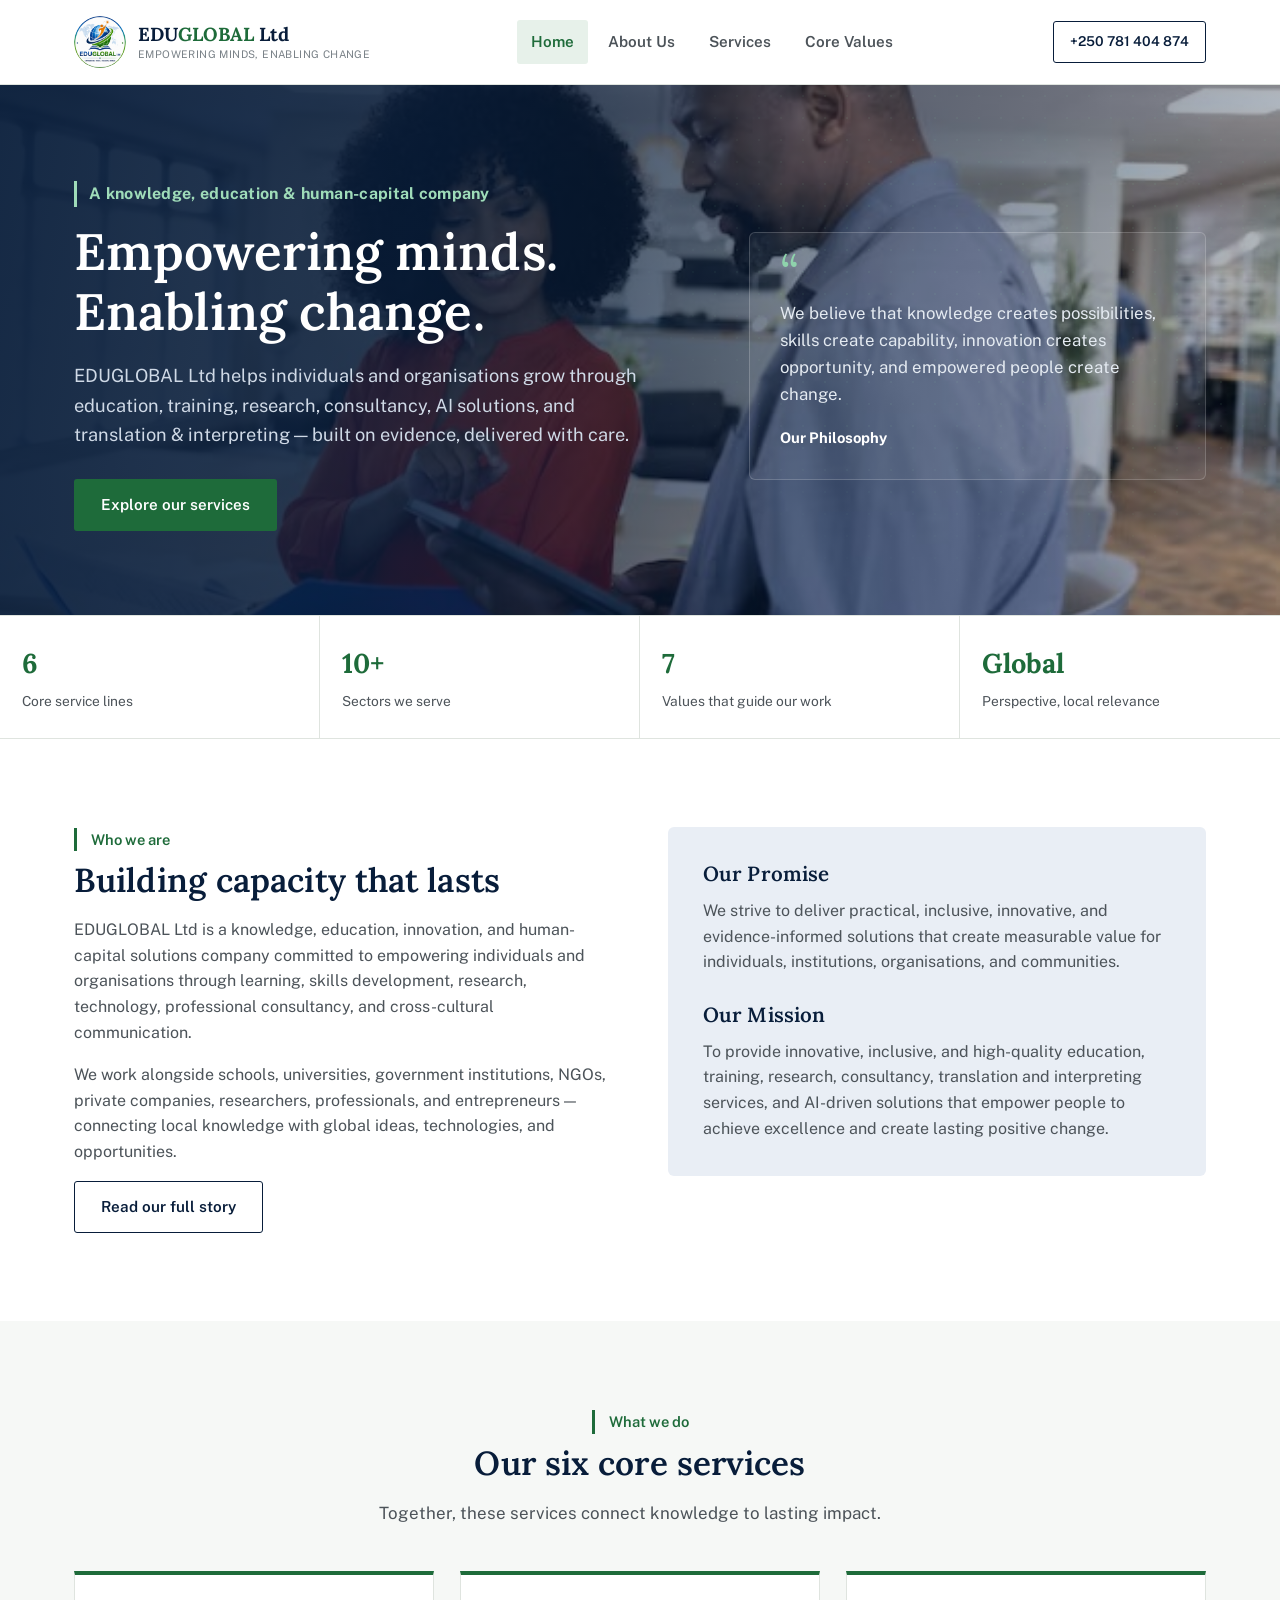
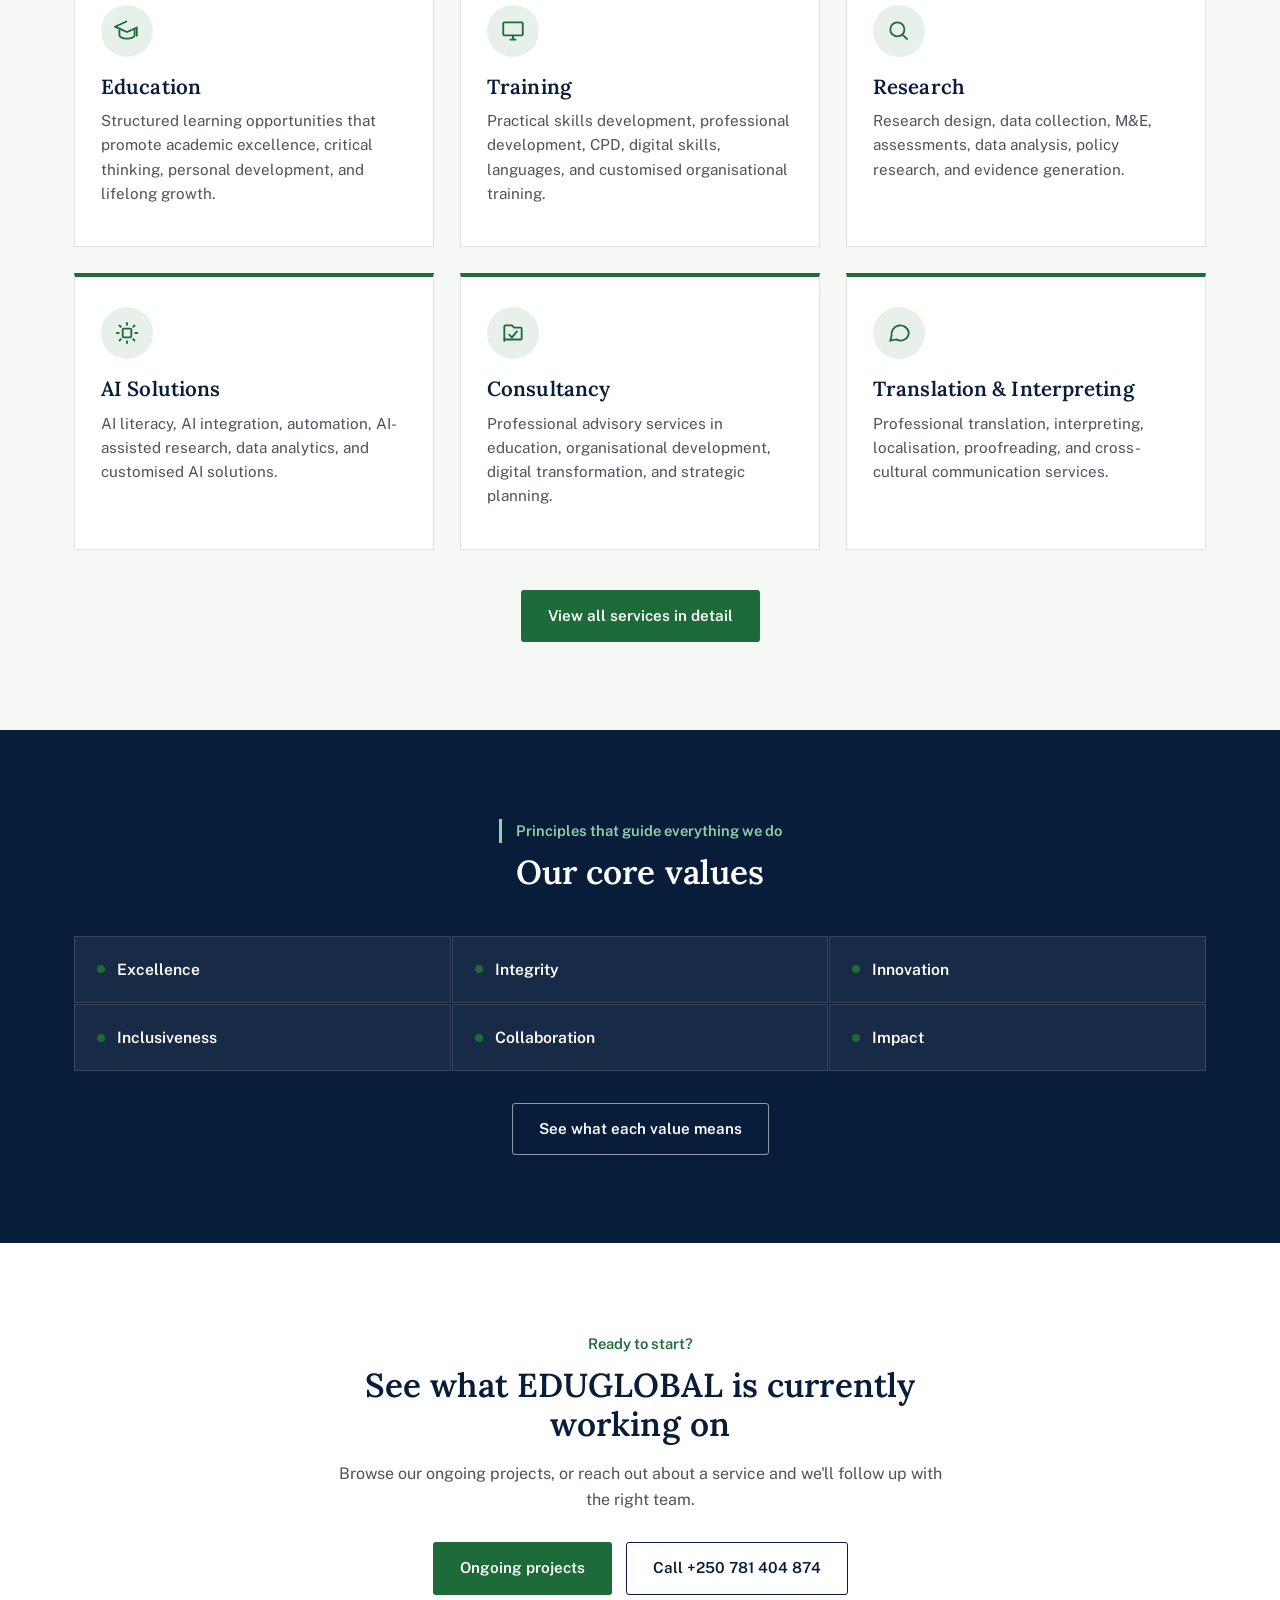
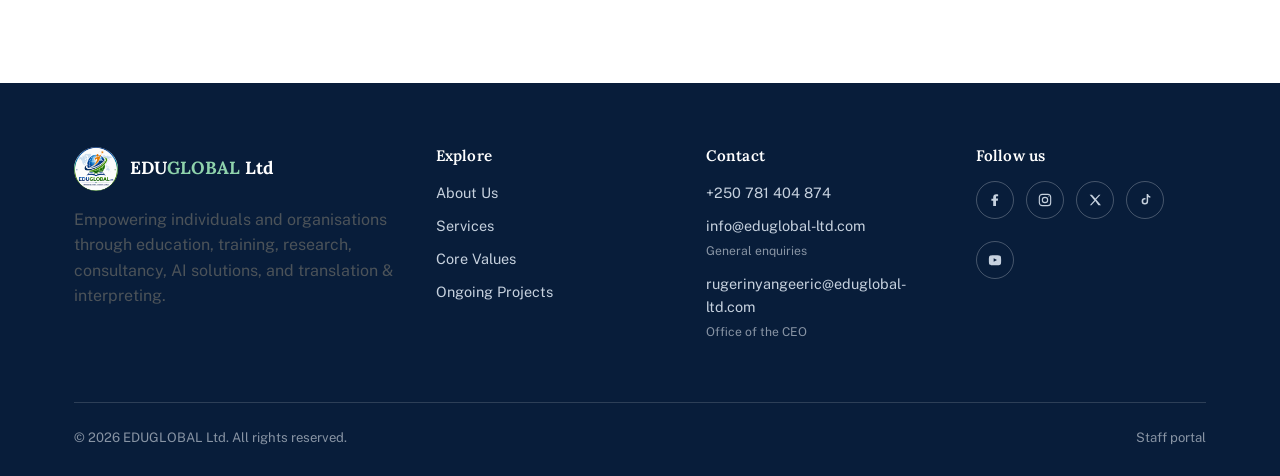
==== commit fd8a583d: "Removed project button" ====
--- a/index.html
+++ b/index.html
@@ -99,7 +99,6 @@
         <p class="lede">EDUGLOBAL Ltd helps individuals and organisations grow through education, training, research, consultancy, AI solutions, and translation &amp; interpreting — built on evidence, delivered with care.</p>
         <div class="hero-actions">
           <a class="btn btn-primary" href="services.html">Explore our services</a>
-          <a class="btn btn-ghost-light" href="projects.html">See ongoing projects</a>
         </div>
       </div>
       <div class="hero-panel">
